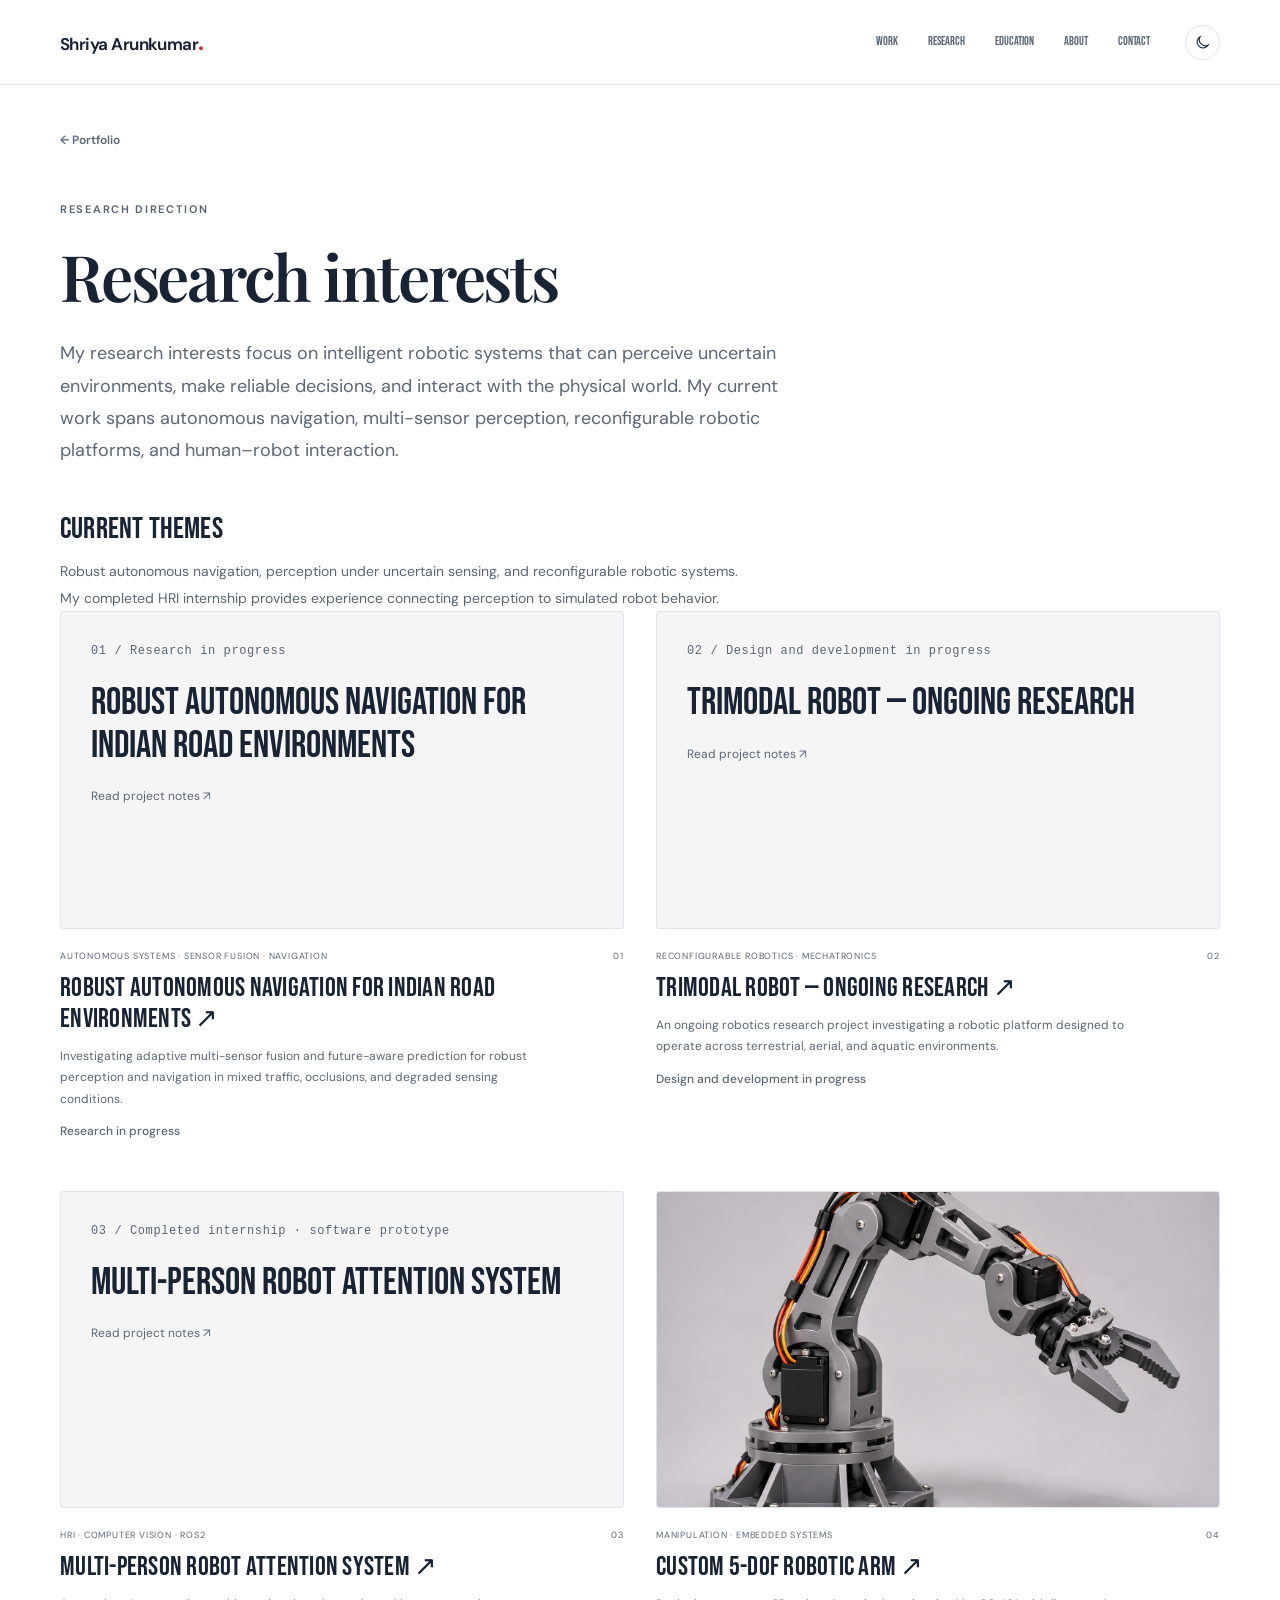
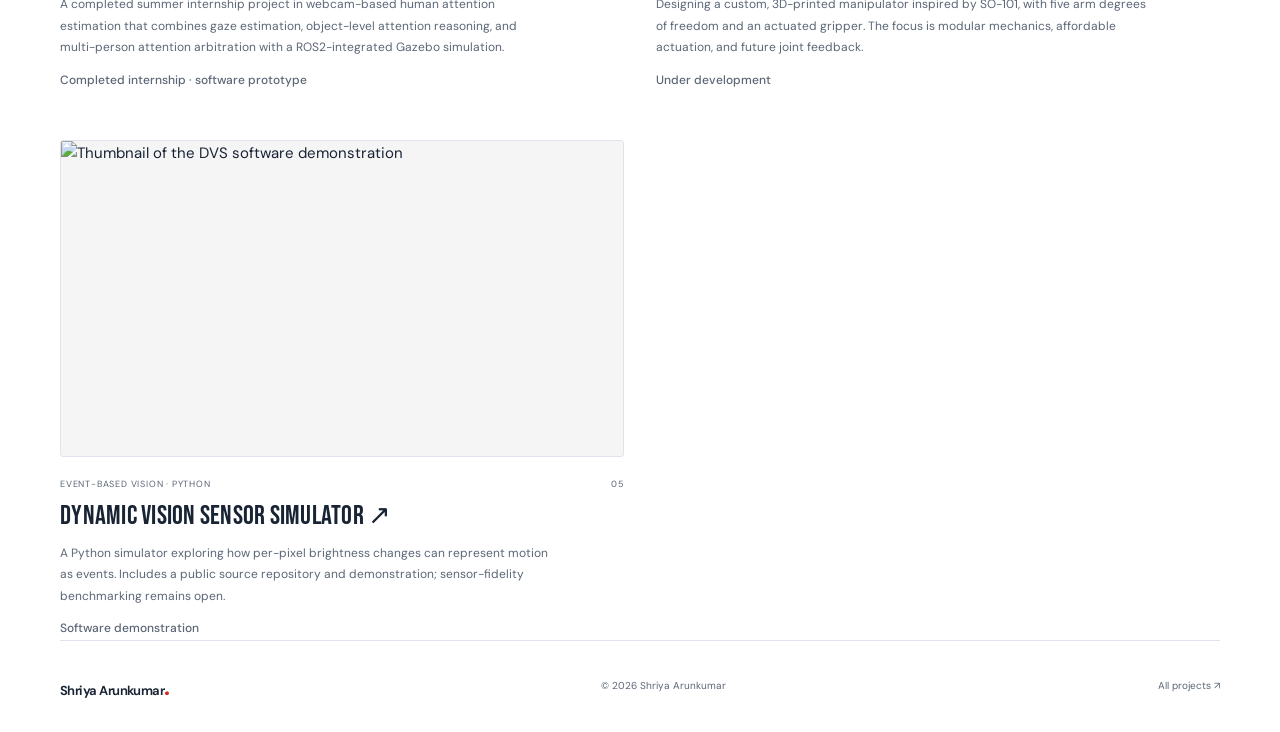
==== research/index.html @ 824bdf41 "Update research portfolio content and project pages" ====
<!DOCTYPE html>
<html lang="en" data-theme="light">
<head>
  <meta charset="UTF-8">
  <meta name="viewport" content="width=device-width, initial-scale=1">
  <meta name="description" content="My research interests focus on intelligent robotic systems that can perceive uncertain environments, make reliable decisions, and interact with the physical world. My current work spans autonomous navigation, multi-sensor perception, reconfigurable robotic platforms, and human–robot interaction.">
  <meta name="theme-color" content="#ffffff">
  <title>Research interests | Shriya Arunkumar</title>
  <script>try{const t=localStorage.getItem('portfolio-theme');document.documentElement.dataset.theme=t||(matchMedia('(prefers-color-scheme: dark)').matches?'dark':'light')}catch{}</script>
  <link rel="preconnect" href="https://fonts.googleapis.com">
  <link rel="preconnect" href="https://fonts.gstatic.com" crossorigin>
  <link href="https://fonts.googleapis.com/css2?family=Bebas+Neue&amp;family=DM+Sans:ital,wght@0,300;0,400;0,500;1,300&amp;family=Playfair+Display:ital,wght@0,600;0,700;1,600;1,700&amp;display=swap" rel="stylesheet">
  <link rel="stylesheet" href="../styles.css?v=20261109-2">
  <script src="../script.js" defer></script>
</head>
<body>
  <a class="skip-link" href="#main">Skip to content</a>
  <header class="header">
    <div class="container nav">
      <a class="wordmark" href="../index.html#home" aria-label="Shriya Arunkumar, home">Shriya Arunkumar<span class="brand-dot">.</span></a>
      <nav aria-label="Main navigation" id="navigation">
        <a href="../index.html#work" aria-current="page">Work</a><a href="../index.html#research">Research</a><a href="../index.html#education">Education</a><a href="../index.html#about">About</a><a href="../index.html#contact">Contact</a>
      </nav>
      <div class="nav-actions">
        <button class="theme-toggle" type="button" aria-label="Switch to dark mode" title="Switch color theme"><svg class="moon" viewBox="0 0 24 24" aria-hidden="true"><path d="M20.2 15.4A8.5 8.5 0 0 1 8.6 3.8a8.5 8.5 0 1 0 11.6 11.6Z"/></svg><svg class="sun" viewBox="0 0 24 24" aria-hidden="true"><circle cx="12" cy="12" r="4"/><path d="M12 2v2m0 16v2M2 12h2m16 0h2M5 5l1.5 1.5m11 11L19 19M5 19l1.5-1.5m11-11L19 5"/></svg></button>
        <button class="menu-toggle" type="button" aria-expanded="false" aria-controls="navigation">Menu <span aria-hidden="true">☰</span></button>
      </div>
    </div>
  </header>
  <main id="main" class="container project-page"><a class="text-link back-link" href="../index.html#research">← Portfolio</a><header class="project-intro"><p class="eyebrow">Research direction</p><h1 class="editorial-title">Research interests</h1><p class="project-lead">My research interests focus on intelligent robotic systems that can perceive uncertain environments, make reliable decisions, and interact with the physical world. My current work spans autonomous navigation, multi-sensor perception, reconfigurable robotic platforms, and human–robot interaction.</p></header><section class="story-section"><h2>Current themes</h2><p>Robust autonomous navigation, perception under uncertain sensing, and reconfigurable robotic systems. My completed HRI internship provides experience connecting perception to simulated robot behavior.</p></section><div class="project-grid"><article class="project" data-category="robotics"><a class="project-thumbnail evidence-thumbnail" href="../projects/autonomous-navigation.html" aria-label="Read about Robust Autonomous Navigation for Indian Road Environments"><span class="thumbnail-label"><span class="mono">01 / Research in progress</span><strong>Robust Autonomous Navigation for Indian Road Environments</strong><span>Read project notes ↗</span></span></a><div class="project-meta"><span>Autonomous systems · Sensor fusion · Navigation</span><span>01</span></div><h3><a href="../projects/autonomous-navigation.html">Robust Autonomous Navigation for Indian Road Environments ↗</a></h3><p>Investigating adaptive multi-sensor fusion and future-aware prediction for robust perception and navigation in mixed traffic, occlusions, and degraded sensing conditions.</p><p class="status-label">Research in progress</p></article><article class="project" data-category="robotics cad"><a class="project-thumbnail evidence-thumbnail" href="../projects/trimodal-robot.html" aria-label="Read about Trimodal Robot — Ongoing Research"><span class="thumbnail-label"><span class="mono">02 / Design and development in progress</span><strong>Trimodal Robot — Ongoing Research</strong><span>Read project notes ↗</span></span></a><div class="project-meta"><span>Reconfigurable robotics · Mechatronics</span><span>02</span></div><h3><a href="../projects/trimodal-robot.html">Trimodal Robot — Ongoing Research ↗</a></h3><p>An ongoing robotics research project investigating a robotic platform designed to operate across terrestrial, aerial, and aquatic environments.</p><p class="status-label">Design and development in progress</p></article><article class="project" data-category="robotics"><a class="project-thumbnail evidence-thumbnail" href="../projects/robot-attention.html" aria-label="Read about Multi-Person Robot Attention System"><span class="thumbnail-label"><span class="mono">03 / Completed internship · software prototype</span><strong>Multi-Person Robot Attention System</strong><span>Read project notes ↗</span></span></a><div class="project-meta"><span>HRI · Computer vision · ROS2</span><span>03</span></div><h3><a href="../projects/robot-attention.html">Multi-Person Robot Attention System ↗</a></h3><p>A completed summer internship project in webcam-based human attention estimation that combines gaze estimation, object-level attention reasoning, and multi-person attention arbitration with a ROS2-integrated Gazebo simulation.</p><p class="status-label">Completed internship · software prototype</p></article><article class="project" data-category="robotics cad"><a class="project-thumbnail evidence-thumbnail" href="../projects/5dof-arm.html" aria-label="Read about Custom 5-DOF Robotic Arm"><img src="../assets/5dof-arm-cover.png" alt="Gray robotic arm with servo motors, routed wiring, and a two-finger gripper" width="1536" height="1024" loading="lazy"></a><div class="project-meta"><span>Manipulation · Embedded systems</span><span>04</span></div><h3><a href="../projects/5dof-arm.html">Custom 5-DOF Robotic Arm ↗</a></h3><p>Designing a custom, 3D-printed manipulator inspired by SO-101, with five arm degrees of freedom and an actuated gripper. The focus is modular mechanics, affordable actuation, and future joint feedback.</p><p class="status-label">Under development</p></article><article class="project" data-category="robotics"><a class="project-thumbnail evidence-thumbnail" href="../projects/dvs-simulator.html" aria-label="Read about Dynamic Vision Sensor Simulator"><img src="https://i.ytimg.com/vi/h6xRmbdWzHc/hqdefault.jpg" alt="Thumbnail of the DVS software demonstration" width="480" height="360" loading="lazy"></a><div class="project-meta"><span>Event-based vision · Python</span><span>05</span></div><h3><a href="../projects/dvs-simulator.html">Dynamic Vision Sensor Simulator ↗</a></h3><p>A Python simulator exploring how per-pixel brightness changes can represent motion as events. Includes a public source repository and demonstration; sensor-fidelity benchmarking remains open.</p><p class="status-label">Software demonstration</p></article></div></main>
  <footer class="container footer"><a class="wordmark" href="../index.html">Shriya Arunkumar<span class="brand-dot">.</span></a><span>© <span id="year">2026</span> Shriya Arunkumar</span><a href="../index.html#work">All projects <span aria-hidden="true">↗</span></a></footer>
</body>
</html>
---- styles.css ----
:root {
  color-scheme:light;
  --bg:#ffffff;
  --surface:#fff;
  --soft:#f5f5f6;
  --ink:#182333;
  --muted:#5b6676;
  --line:#dfe4ec;
  --blue:#1b4fd8;
  --blue-soft:#f7f8fa;
  --red:#d62828;
  --art:#f0f4fa;
  --shadow:0 15px 45px #162d5410;
  --font-display:'Bebas Neue',sans-serif;
  --font-body:'DM Sans',sans-serif;
  --font-italic:'Playfair Display',serif;
  font-family:var(--font-body);
  font-synthesis:none
}
* {
  box-sizing:border-box
}
html {
  scroll-padding-top:90px
}
body {
  margin:0;
  background:var(--bg);
  color:var(--ink);
  font-size:15px;
  line-height:1.65
}
a {
  color:inherit;
  text-decoration:none
}
button {
  font:inherit;
  cursor:pointer
}
button,a {
  -webkit-tap-highlight-color:transparent
}
button:focus-visible,a:focus-visible {
  outline:3px solid var(--blue);
  outline-offset:5px
}
img,svg {
  display:block;
  max-width:100%
}
button {
  color:inherit
}
::selection {
  background:#2455b82e
}
h1,h2,h3,p,figure {
  margin:0
}
h1,h2,h3 {
  line-height:1.15;
  font-weight:400;
  font-family:var(--font-display);
}
h2 {
  font-size:clamp(30px,3.4vw,43px);
  letter-spacing:.3px
}
h3 {
  font-size:21px;
  letter-spacing:.25px
}
.container {
  width:min(1160px,calc(100% - 100px));
  margin-inline:auto
}
.section {
  padding-block:100px
}
.eyebrow {
  font-size:11px;
  text-transform:uppercase;
  letter-spacing:1.7px;
  font-weight:650;
  display:flex;
  align-items:center;
  gap:12px;
  line-height:1.7
}
.red-mark {
  width:6px;
  height:6px;
  background:var(--red);
  display:inline-block
}
.mono {
  font-family:ui-monospace,SFMono-Regular,Consolas,monospace;
  font-size:10px;
  letter-spacing:.6px
}
.skip-link {
  position:fixed;
  top:10px;
  left:10px;
  padding:12px;
  background:var(--surface);
  z-index:100;
  transform:translateY(-150%)
}
.skip-link:focus {
  transform:none
}
.header {
  border-bottom:1px solid var(--line);
  background:var(--bg);
  position:sticky;
  top:0;
  z-index:20
}
.nav {
  display:flex;
  align-items:center;
  justify-content:space-between;
  min-height:84px;
  gap:35px
}
.wordmark {
  font-size:17px;
  font-weight:650;
  letter-spacing:-.55px;
  white-space:nowrap
}
.brand-dot {
  color:var(--red);
  font-size:25px
}
.nav nav {
  display:flex;
  gap:30px;
  margin-left:auto
}
.nav nav a {
  font-size:12px;
  color:var(--muted);
  font-weight:400;
  font-family:var(--font-display);
}
.nav nav a:hover,.nav nav a[aria-current="location"] {
  color:var(--blue)
}
.nav-actions {
  display:flex;
  gap:15px;
  align-items:center
}
.theme-toggle {
  display:grid;
  place-items:center;
  width:35px;
  height:35px;
  border:1px solid var(--line);
  background:var(--surface);
  border-radius:50%
}
.theme-toggle svg {
  width:17px;
  height:17px;
  stroke:currentColor;
  stroke-width:1.5;
  fill:none
}
.theme-toggle .sun {
  display:none
}
.menu-toggle {
  display:none
}
.hero {
  padding-block:90px 80px;
  display:grid;
  grid-template-columns:minmax(0,1fr);
  gap:90px;
  align-items:center
}
.hero .eyebrow {
  color:var(--muted);
  margin-bottom:25px
}
.hero h1 {
  font-size:clamp(56px,7.8vw,100px);
  letter-spacing:.25px;
  line-height:1.06
}
.hero h1 span {
  color:var(--blue)
}
.hero-description {
  font-size:16px;
  color:var(--muted);
  max-width:640px;
  margin-top:26px;
  line-height:1.85
}
.hero-actions {
  display:flex;
  align-items:center;
  gap:27px;
  margin-top:30px
}
.button {
  font-size:12px;
  font-weight:600;
  padding:13px 21px;
  display:inline-flex;
  align-items:center;
  gap:28px;
  border-radius:3px
}
.button-primary {
  background:var(--blue);
  color:#fff
}
.button-primary:hover {
  background:#19469f
}
.text-link {
  font-size:12px;
  font-weight:600;
  display:inline-flex;
  align-items:center;
  gap:15px
}
.text-link:hover {
  color:var(--blue)
}
.hero-focus {
  display:flex;
  flex-direction:column;
  border-left:2px solid var(--red);
  padding-left:15px;
  margin-top:41px;
  font-size:11px;
  gap:3px
}
.focus-label {
  text-transform:uppercase;
  letter-spacing:1.3px;
  font-size:9px;
  color:var(--muted)
}
.discipline-strip {
  border-block:1px solid var(--line);
  background:var(--surface)
}
.discipline-strip .container {
  display:flex;
  align-items:center;
  gap:22px;
  flex-wrap:wrap;
  padding-block:15px;
  min-height:66px;
  font-size:11px;
  color:var(--muted)
}
.strip-plus {
  color:var(--red);
  font-size:14px
}
.discipline-strip a {
  margin-left:auto;
  color:var(--blue);
  font-weight:600
}
.discipline-strip a span {
  margin-left:15px
}
.section-heading {
  display:flex;
  justify-content:space-between;
  gap:35px;
  align-items:flex-end;
  margin-bottom:38px
}
.section-heading .eyebrow {
  margin-bottom:18px;
  color:var(--muted)
}
.section-index {
  color:var(--red)
}
.section-heading>p {
  font-size:12px;
  line-height:1.8;
  color:var(--muted);
  padding-bottom:4px
}
.work-toolbar {
  display:flex;
  align-items:center;
  justify-content:space-between;
  border-bottom:1px solid var(--line);
  margin-bottom:35px
}
.filters {
  display:flex;
  gap:25px
}
.filter {
  padding:12px 0;
  border:0;
  border-bottom:2px solid transparent;
  background:transparent;
  font-size:11px;
  color:var(--muted);
  margin-bottom:-1px
}
.filter.active {
  color:var(--blue);
  border-color:var(--blue);
  font-weight:600
}
.filter span {
  font-size:9px;
  margin-left:6px;
  color:var(--muted)
}
#filter-status {
  color:var(--muted)
}
.project-grid {
  display:grid;
  grid-template-columns:repeat(2,minmax(0,1fr));
  gap:48px 32px
}
.project[hidden] {
  display:none
}
.project-meta {
  display:flex;
  justify-content:space-between;
  font-size:9px;
  letter-spacing:.8px;
  text-transform:uppercase;
  color:var(--muted);
  margin:20px 0 9px
}
.project h3 a {
  display:flex;
  align-items:center;
  justify-content:space-between;
  gap:10px
}
.project h3 a>span {
  font-size:18px;
  color:var(--muted)
}
.project h3 a:hover {
  color:var(--blue)
}
.project>p {
  font-size:12px;
  line-height:1.8;
  color:var(--muted);
  margin-top:11px;
  max-width:490px
}
.tags {
  display:flex;
  gap:8px;
  flex-wrap:wrap;
  margin-top:17px
}
.tags span {
  font-size:9px;
  color:var(--muted);
  border:1px solid var(--line);
  padding:3px 8px;
  border-radius:3px
}
.research-section {
  background:var(--surface);
  border-block:1px solid var(--line)
}
.research-layout {
  display:grid;
  grid-template-columns:1fr 1.15fr;
  gap:100px;
  padding-top:10px
}
.research-symbol {
  font-size:43px;
  color:var(--blue);
  font-weight:300;
  line-height:1;
  display:block;
  margin-bottom:24px
}
.research-statement>p:first-of-type {
  font-size:24px;
  line-height:1.45;
  letter-spacing:-.6px;
  max-width:350px
}
.research-note {
  font-size:12px;
  line-height:1.9;
  color:var(--muted);
  margin-top:20px
}
.research-statement .text-link {
  margin-top:24px;
  color:var(--blue)
}
.research-topics article {
  display:flex;
  gap:25px;
  padding:25px 0;
  border-bottom:1px solid var(--line)
}
.research-topics article:first-child {
  padding-top:0
}
.research-topics .mono {
  color:var(--red);
  padding-top:5px
}
.research-topics h3 {
  font-size:17px;
  letter-spacing:-.3px;
  margin-bottom:10px
}
.research-topics p {
  font-size:12px;
  line-height:1.85;
  color:var(--muted)
}
.competition {
  display:grid;
  grid-template-columns:70px 1fr 1.4fr 90px;
  gap:25px;
  align-items:center;
  padding:27px 0;
  border-top:1px solid var(--line)
}
.competition:last-child {
  border-bottom:1px solid var(--line)
}
.place {
  font-size:30px;
  color:var(--blue);
  letter-spacing:-1.3px;
  font-weight:400
}
.place>span {
  font-size:10px;
  letter-spacing:0;
  margin-left:3px
}
.competition h3 {
  font-size:16px;
  margin-bottom:5px
}
.competition p {
  font-size:11px;
  color:var(--muted)
}
.competition-description {
  line-height:1.85
}
.competition-field {
  text-align:right;
  font-size:9px;
  color:var(--muted)
}
.about-section {
  border-block:1px solid var(--line);
  background:var(--surface)
}
.about-layout {
  display:grid;
  grid-template-columns:1fr 1fr;
  gap:100px
}
.about-layout .eyebrow {
  color:var(--muted);
  margin-bottom:25px
}
.about-layout h2 {
  font-size:37px;
  line-height:1.22
}
.about-layout h2>span {
  color:var(--blue)
}
.about-copy p {
  font-size:13px;
  color:var(--muted);
  line-height:1.9;
  margin-bottom:17px
}
.about-copy p:first-child {
  color:var(--ink);
  font-size:16px
}
.about-links {
  display:flex;
  gap:30px;
  margin-top:25px
}
.contact-section {
  padding-block:85px
}
.contact-section .eyebrow {
  color:var(--muted);
  margin-bottom:25px
}
.contact-layout {
  display:flex;
  gap:40px;
  align-items:center;
  justify-content:space-between
}
.contact-layout h2 {
  font-size:45px
}
.contact-layout p {
  font-size:12px;
  line-height:1.9;
  color:var(--muted)
}
.contact-email {
  display:inline-flex;
  align-items:center;
  gap:20px;
  color:var(--blue);
  font-size:16px;
  border-bottom:1px solid var(--blue);
  padding-bottom:8px;
  margin-top:19px
}
.footer {
  padding-block:25px;
  border-top:1px solid var(--line);
  display:flex;
  align-items:center;
  justify-content:space-between;
  gap:25px
}
.footer>.wordmark {
  font-size:13px
}
.footer>span,.footer>a:last-child {
  font-size:10px;
  color:var(--muted)
}
[data-theme=dark] {
  color-scheme:dark;
  --bg:#0c0c0c;
  --surface:#1a1a1a;
  --soft:#141414;
  --ink:#f0ede6;
  --muted:#999999;
  --line:#2a2a2a;
  --blue:#1b4fd8;
  --blue-soft:#141414;
  --red:#d62828;
  --art:#141414;
  --shadow:0 15px 45px rgba(0,0,0,.4);
}
[data-theme=dark] .button-primary {
  background:#1b4fd8;
  color:#fff;
}
[data-theme=dark] .theme-toggle .moon { display:none; }
[data-theme=dark] .theme-toggle .sun { display:block; }
@media(min-width:1500px) {
  .hero {
    padding-block:110px
  }
  .hero h1 {
    font-size:100px
  }
}
@media(max-width:1050px) {
  .container {
    width:calc(100% - 64px)
  }
  .hero {
    gap:40px
  }
  .hero h1 {
    font-size:54px;
    letter-spacing:.2px
  }
  .hero .eyebrow {
    font-size:9px
  }
  .hero-actions {
    gap:20px
  }
  .research-layout,.about-layout {
    gap:55px
  }
  .competition {
    grid-template-columns:55px 1fr 1.3fr;
    gap:20px
  }
  .competition-field {
    display:none
  }
  .contact-layout h2 {
    font-size:38px
  }
}
@media(max-width:760px) {
  .container {
    width:calc(100% - 40px)
  }
  .section {
    padding-block:65px
  }
  .nav {
    min-height:70px;
    gap:15px
  }
  .wordmark {
    font-size:15px
  }
  .menu-toggle {
    display:flex;
    align-items:center;
    gap:9px;
    font-size:11px;
    background:none;
    border:0;
    padding:5px
  }
  .nav-actions {
    gap:12px
  }
  .nav nav {
    display:none;
    position:absolute;
    top:70px;
    left:0;
    right:0;
    padding:20px;
    background:var(--surface);
    border-bottom:1px solid var(--line);
    margin:0;
    gap:25px
  }
  .nav nav.open {
    display:flex;
    justify-content:center
  }
  .hero {
    padding-block:55px;
    grid-template-columns:1fr;
    gap:40px
  }
  .hero h1 {
    font-size:clamp(42px,8.3vw,61px);
    letter-spacing:.2px
  }
  .hero-description {
    max-width:530px;
    font-size:15px
  }
  .hero-actions {
    flex-wrap:wrap
  }
  .hero-focus {
    margin-top:30px
  }
  .discipline-strip .container {
    gap:12px;
    min-height:60px;
    flex-wrap:wrap;
    padding-block:15px;
    font-size:9px
  }
  .discipline-strip a {
    margin-left:0;
    width:100%;
    padding-top:5px
  }
  .section-heading {
    flex-direction:column;
    align-items:start;
    gap:18px;
    margin-bottom:28px
  }
  .section-heading .eyebrow {
    margin-bottom:14px
  }
  .section-heading>p br {
    display:none
  }
  .project-grid {
    gap:38px 20px
  }
  .project h3 {
    font-size:18px
  }
  .project>p {
    font-size:11px
  }
  .tags span {
    font-size:8px
  }
  .research-layout,.about-layout {
    grid-template-columns:1fr;
    gap:35px
  }
  .research-statement>p:first-of-type {
    max-width:100%;
    font-size:24px
  }
  .research-symbol {
    display:none
  }
  .research-topics article {
    gap:22px
  }
  .competition {
    grid-template-columns:45px 1fr;
    gap:8px 15px;
    padding-block:22px
  }
  .competition-description {
    grid-column:2
  }
  .competition h3 {
    font-size:15px
  }
  .place {
    font-size:27px;
    grid-row:span 2;
    align-self:start
  }
  .about-layout h2 {
    font-size:33px
  }
  .contact-section {
    padding-block:60px
  }
  .contact-layout {
    display:block
  }
  .contact-layout h2 {
    font-size:37px;
    margin-bottom:25px
  }
  .footer {
    flex-wrap:wrap;
    gap:15px
  }
  .footer>.wordmark {
    width:100%
  }
  .footer>a:last-child {
    margin-left:auto
  }
}
@media(max-width:500px) {
  .project-grid {
    grid-template-columns:1fr
  }
  .project h3 {
    font-size:20px
  }
  .project>p {
    font-size:12px
  }
  .filters {
    gap:17px
  }
  .filter {
    font-size:10px
  }
  #filter-status {
    font-size:8px
  }
  .hero .eyebrow {
    font-size:8px;
    letter-spacing:1.25px
  }
  .hero-actions .text-link {
    font-size:11px
  }
  .contact-email {
    font-size:14px;
    gap:12px
  }
  h2 {
    letter-spacing:.2px
  }
}
@media(prefers-reduced-motion:no-preference) {
  a,button {
    transition:color .15s ease,background-color .15s ease,border-color .15s ease
  }
}
@media print {
  .header,.filters,.nav-actions,.hero-actions,.discipline-strip,.footer>a:last-child {
    display:none
  }
  body {
    background:white;
    color:black
  }
  .container {
    width:100%
  }
  .section {
    padding-block:25px
  }
  .hero {
    padding-block:20px
  }
  .project {
    break-inside:avoid
  }
  .research-layout {
    gap:30px
  }
}

/* Neutral thumbnail slots are replaced with supplied YouTube thumbnails. */
.project-thumbnail {
  aspect-ratio:16 / 9;
  background:var(--soft);
  border:1px solid var(--line);
  border-radius:3px;
}
.project-thumbnail img {
  width:100%;
  height:100%;
  aspect-ratio:16 / 9;
  object-fit:cover;
  border-radius:2px;
}

.hero-copy { max-width:1040px; }
.project h3 { font-size:27px; }
.section-heading h2 { font-size:clamp(36px,4vw,52px); }
.contact-layout h2 { font-size:52px; }
@media(max-width:760px) {
  .hero h1 { font-size:clamp(49px,8.8vw,70px); }
  .contact-layout h2 { font-size:43px; }
}

.research-contact .text-link {
  font-size:inherit;
  color:var(--blue);
  gap:5px;
}

/* Dedicated project pages keep the portfolio's type, spacing and themes. */
a.project-thumbnail { display:block; }
a.project-thumbnail:hover { border-color:var(--blue); }
.project-page { padding-top:42px; }
.back-link { color:var(--muted); }
.project-intro { padding-block:48px 45px; max-width:900px; }
.project-intro .eyebrow { color:var(--muted); margin-bottom:20px; }
.project-intro h1 { font-size:clamp(46px,6vw,78px); letter-spacing:.3px; }
.project-lead { max-width:720px; margin-top:22px; font-size:18px; color:var(--muted); line-height:1.8; }
.project-story-layout { display:grid; grid-template-columns:270px minmax(0,1fr); gap:80px; padding-block:45px 70px; border-top:1px solid var(--line); }
.project-facts h2 { font-family:var(--font-body); font-size:11px; font-weight:500; text-transform:uppercase; letter-spacing:1px; color:var(--muted); }
.project-facts .tags { margin-bottom:27px; }
.project-facts .button { font-size:11px; padding:12px 16px; gap:15px; }
.story-section + .story-section { margin-top:35px; }
.story-section h2 { font-size:30px; letter-spacing:.2px; margin-bottom:12px; }
.story-section p { font-size:14px; color:var(--muted); line-height:1.9; max-width:690px; }
.project-next { border-top:1px solid var(--line); padding-block:30px 55px; }
.project-next .eyebrow { color:var(--muted); font-size:9px; margin-bottom:15px; }
.project-next>a { font-family:var(--font-display); font-size:32px; display:flex; justify-content:space-between; align-items:center; gap:20px; }
.project-next>a:hover { color:var(--blue); }
.project-next>a>span { font-family:var(--font-body); font-size:24px; }
@media(max-width:760px) {
  .project-page { padding-top:28px; }
  .project-intro { padding-block:35px; }
  .project-lead { font-size:16px; }
  .project-story-layout { grid-template-columns:minmax(0,1fr); gap:40px; padding-block:30px 50px; }
  .project-facts .tags { margin-bottom:20px; }
  .project-next>a { font-size:27px; }
}

/* Serif accents on key headings; body and supporting titles retain their fonts. */
.editorial-title {
  font-family:'Playfair Display',Georgia,'Times New Roman',serif;
  font-weight:600;
  letter-spacing:-.035em;
  line-height:1.2;
}
.heading-accent,
.hero .editorial-title>span {
  font-family:'Playfair Display',Georgia,'Times New Roman',serif;
  font-style:italic;
  font-weight:600;
  color:var(--blue);
}
.hero h1.editorial-title {
  font-size:clamp(42px,5.6vw,74px);
  letter-spacing:-.04em;
  line-height:1.15;
}
.section-heading h2.editorial-title,
.about-layout h2.editorial-title {
  font-size:clamp(31px,3.3vw,43px);
}
.contact-layout h2.editorial-title {
  font-size:clamp(34px,4vw,48px);
}
.project-intro h1.editorial-title {
  font-size:clamp(40px,5vw,64px);
  letter-spacing:-.035em;
}
@media(max-width:500px) {
  .hero h1.editorial-title { font-size:clamp(36px,9.2vw,46px); }
}

/* Robotic arm roadmap: planned capabilities and dated milestones. */
.roadmap-status { font-size:11px; color:var(--muted); display:flex; align-items:center; gap:8px; margin-bottom:20px; }
.story-section .roadmap-note { margin-top:20px; border-left:2px solid var(--red); padding-left:16px; font-size:12px; }
.version-progression { list-style:none; padding:0; margin:22px 0 0; }
.version-progression li { display:flex; gap:20px; padding:18px 0; border-bottom:1px solid var(--line); }
.version-progression .mono { color:var(--blue); padding-top:4px; }
.version-progression h3 { font-family:var(--font-body); font-size:15px; font-weight:500; margin-bottom:5px; }
.version-progression p { font-size:12px; }
.arm-roadmap { border-top:1px solid var(--line); padding-block:50px; }
.arm-roadmap .section-heading { margin-bottom:20px; }
.table-hint { color:var(--muted); font-size:12px; margin-bottom:20px; max-width:730px; }
.roadmap-table-scroll { overflow-x:auto; border:1px solid var(--line); border-radius:3px; }
.roadmap-table-scroll:focus-visible { outline:3px solid var(--blue); outline-offset:4px; }
.roadmap-table { width:100%; min-width:780px; border-collapse:collapse; table-layout:fixed; }
.roadmap-table caption { text-align:left; padding:15px 20px; font-size:12px; color:var(--muted); background:var(--surface); border-bottom:1px solid var(--line); }
.roadmap-table th,.roadmap-table td { text-align:left; vertical-align:top; padding:20px; border-bottom:1px solid var(--line); font-size:12px; line-height:1.8; }
.roadmap-table thead th { background:var(--soft); font-size:10px; text-transform:uppercase; letter-spacing:.7px; font-weight:500; }
.roadmap-table th:first-child { width:18%; }
.roadmap-table td { color:var(--muted); }
.roadmap-table tbody th { font-weight:500; }
.roadmap-table tbody tr:last-child>* { border-bottom:0; }
.version-label { display:block; color:var(--blue); font-family:ui-monospace,monospace; font-size:11px; margin-bottom:5px; }
.arm-timeline { padding-block:20px 60px; }
.arm-timeline>.eyebrow { color:var(--muted); margin-bottom:18px; }
.arm-timeline>h2 { font-size:clamp(32px,3.3vw,43px); }
.development-timeline { list-style:none; margin:30px 0 0; padding:0; }
.development-timeline li { display:grid; grid-template-columns:220px 1fr; gap:30px; padding:20px 0; border-bottom:1px solid var(--line); }
.development-timeline time { color:var(--blue); font-size:12px; font-weight:500; }
.development-timeline p { color:var(--muted); font-size:13px; }
@media(max-width:760px) {
  .arm-roadmap { padding-block:35px; }
  .development-timeline li { grid-template-columns:1fr; gap:5px; }
}

.version-progression h3 { display:flex; align-items:center; flex-wrap:wrap; gap:10px; }
.research-badge {
  display:inline-block;
  padding:3px 9px;
  border:1px solid var(--blue);
  border-radius:3px;
  color:var(--blue);
  background:var(--blue-soft);
  font-family:var(--font-body);
  font-size:10px;
  font-weight:500;
  line-height:1.6;
  letter-spacing:0;
}

.button-work,
[data-theme=dark] .button-work {
  background:var(--red);
  color:#fff;
}
.button-work:hover,
[data-theme=dark] .button-work:hover {
  background:#b52020;
}

.startup-section { border-top:1px solid var(--line); }
.startup-layout { display:grid; grid-template-columns:1fr 1fr; gap:100px; }
.startup-layout .eyebrow { color:var(--muted); margin-bottom:25px; }
.startup-layout h2 { font-size:clamp(31px,3.3vw,43px); }
.residency-story { border-left:2px solid var(--red); padding-left:25px; }
.residency-name { color:var(--blue); font-size:12px; font-weight:500; margin-bottom:12px; }
.residency-story h3 { font-family:var(--font-body); font-size:19px; line-height:1.5; font-weight:500; margin-bottom:18px; }
.residency-story>p:not(.residency-name) { font-size:14px; line-height:1.9; }
.residency-story .residency-reflection { color:var(--muted); margin-top:15px; }
.contact-socials { margin-top:20px; color:var(--blue); }
@media(max-width:1050px) { .startup-layout { gap:55px; } }
@media(max-width:760px) {
  .startup-layout { grid-template-columns:1fr; gap:30px; }
  .nav nav.open { flex-wrap:wrap; }
}

.skills-section { padding-bottom:35px; }
.skills-grid { display:grid; grid-template-columns:repeat(2,minmax(0,1fr)); gap:0 40px; }
.skill-group { padding:25px 0; border-top:1px solid var(--line); }
.skill-group h3 { font-family:var(--font-body); font-size:16px; font-weight:500; letter-spacing:0; }
.skill-group .tags { gap:9px; margin-top:16px; }
.skill-group .tags span { font-size:11px; padding:5px 10px; }
@media(max-width:760px) {
  .skills-grid { grid-template-columns:1fr; }
  .skills-section { padding-bottom:15px; }
}

.arm-thumbnail { background:#d1ced1; }
.arm-thumbnail img { object-fit:contain; }
.project-cover { margin:0 0 40px; border:1px solid var(--line); border-radius:3px; overflow:hidden; background:#d1ced1; }
.project-cover img { width:100%; height:auto; }

.project-demo { margin-bottom:40px; }
.project-demo h2 { font-size:30px; margin-bottom:18px; }
.video-embed { width:100%; aspect-ratio:16 / 9; background:#0c0c0c; border:1px solid var(--line); border-radius:3px; overflow:hidden; }
.video-embed iframe { display:block; width:100%; height:100%; border:0; }
.project-demo>.text-link { margin-top:15px; color:var(--blue); }

/* Research content, using the existing editorial palette and typography. */
.project { min-width:0; }
.project-thumbnail.evidence-thumbnail { width:100%; min-height:0; }
.project-meta { gap:12px; }
.project-meta>span:first-child { min-width:0; overflow-wrap:anywhere; }
.thumbnail-label { overflow-wrap:anywhere; }
.experience-card+.experience-card { margin-top:36px; }
.hero-vision{max-width:640px;color:var(--muted);margin-top:18px}.hero-socials{margin-top:24px}.hero-actions{flex-wrap:wrap}.experience-card{display:grid;grid-template-columns:1fr 1.6fr;gap:48px;border-top:1px solid var(--line);padding-top:28px}.experience-card p+p,.experience-card .text-link{margin-top:18px}.status-label{font-size:12px;font-weight:500;color:var(--blue);margin-top:16px}.section-note{color:var(--muted);margin-top:26px}.academic-grades{display:flex;gap:48px;margin:24px 0}.academic-grades strong{font-size:28px;font-weight:500}.output-list{display:grid;grid-template-columns:1fr 1fr;gap:40px}.output-list article{border-top:1px solid var(--line);padding-top:24px}.output-list p{margin:16px 0}.skill-group p{margin-top:16px;color:var(--muted)}.thumbnail-label{display:flex;flex-direction:column;gap:20px;padding:30px;color:var(--ink)}.thumbnail-label strong{font-family:var(--font-display);font-size:clamp(25px,3vw,40px);font-weight:400;line-height:1.1}.evidence-thumbnail{background:var(--soft);min-height:230px}.thumbnail-label .mono,.thumbnail-label>span:last-child{font-size:12px;color:var(--muted)}.pipeline-figure{margin:25px 0 65px;padding:28px;background:var(--soft)}.pipeline{list-style:none;display:flex;flex-wrap:wrap;gap:14px;padding:0;margin:0}.pipeline li{flex:1;min-width:130px;padding:16px;border:1px solid var(--line);background:var(--bg);font-size:14px}.pipeline-figure figcaption{color:var(--muted);font-size:12px;margin-top:18px}.project-intro .status-label{margin-top:24px}@media(max-width:700px){.experience-card,.output-list{grid-template-columns:1fr;gap:24px}.academic-grades{gap:28px}.thumbnail-label{padding:24px}.pipeline-figure{padding:18px}.hero-socials{flex-wrap:wrap}}
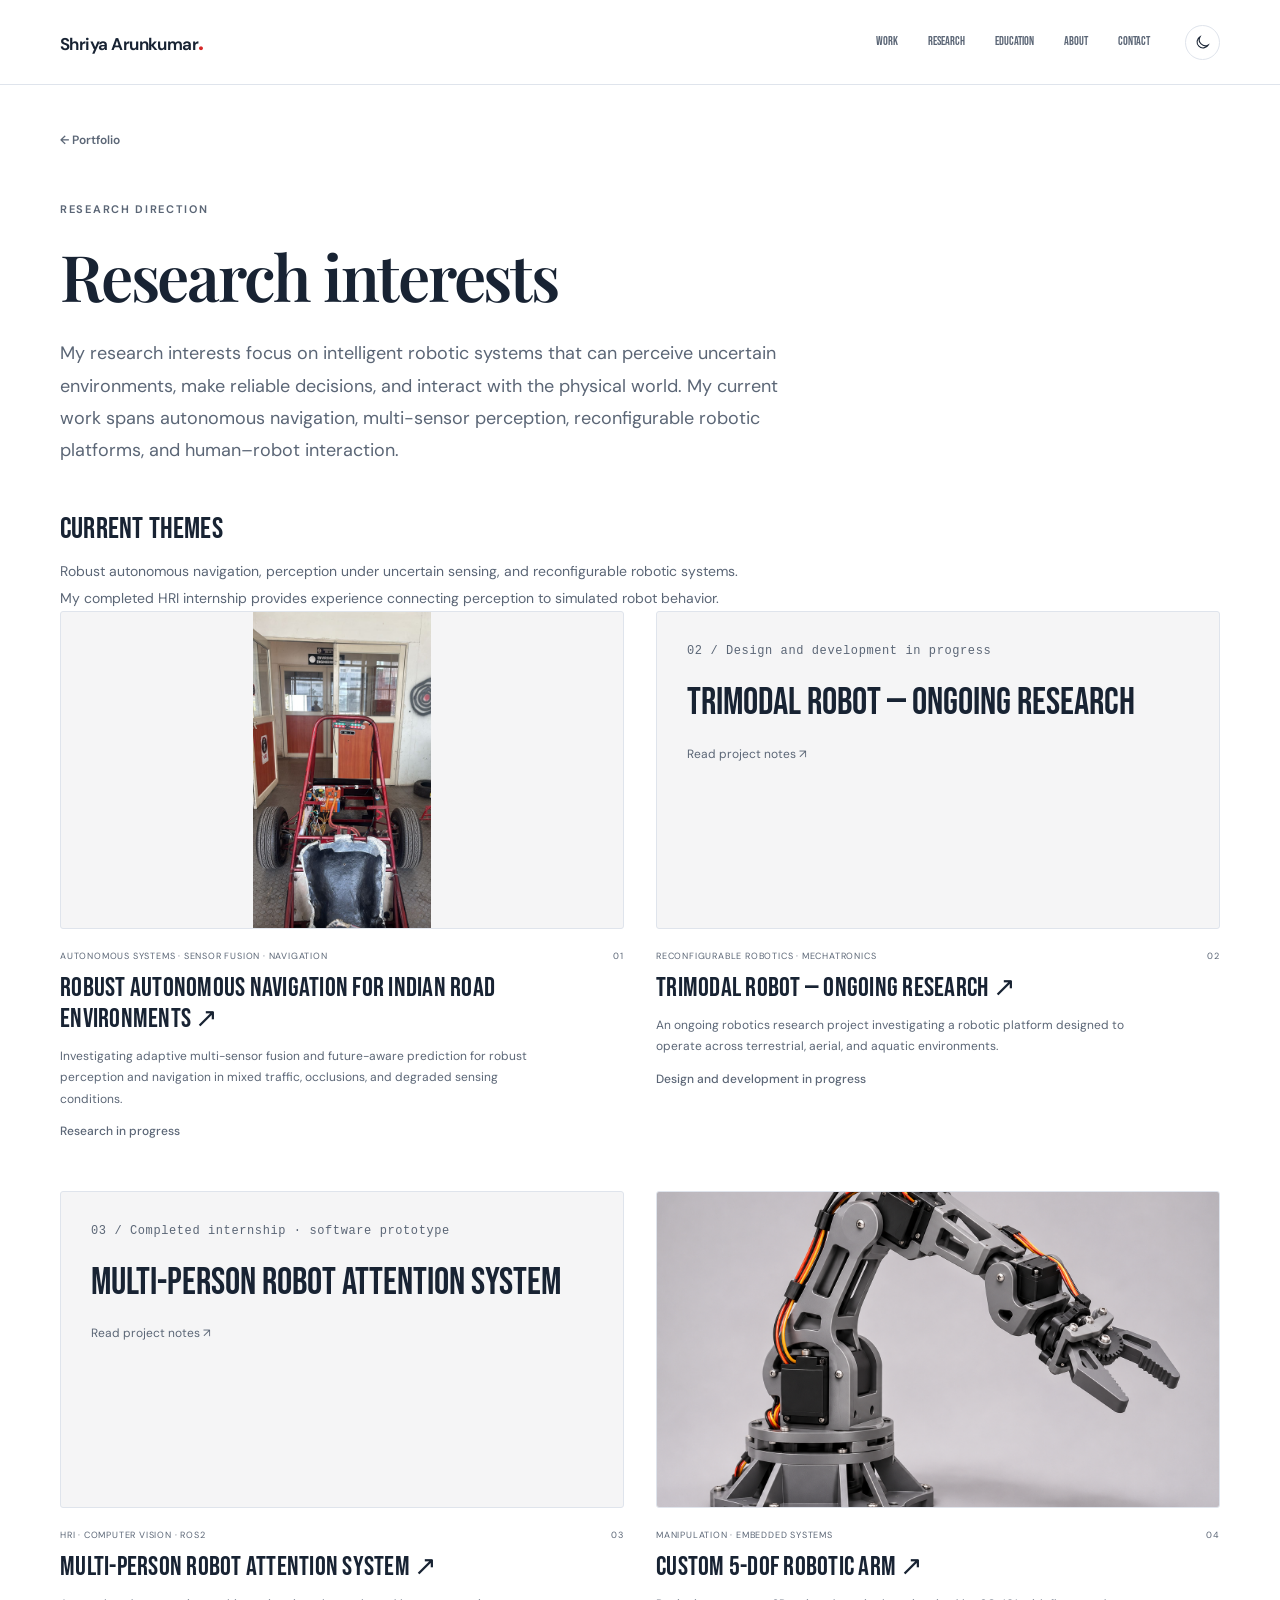
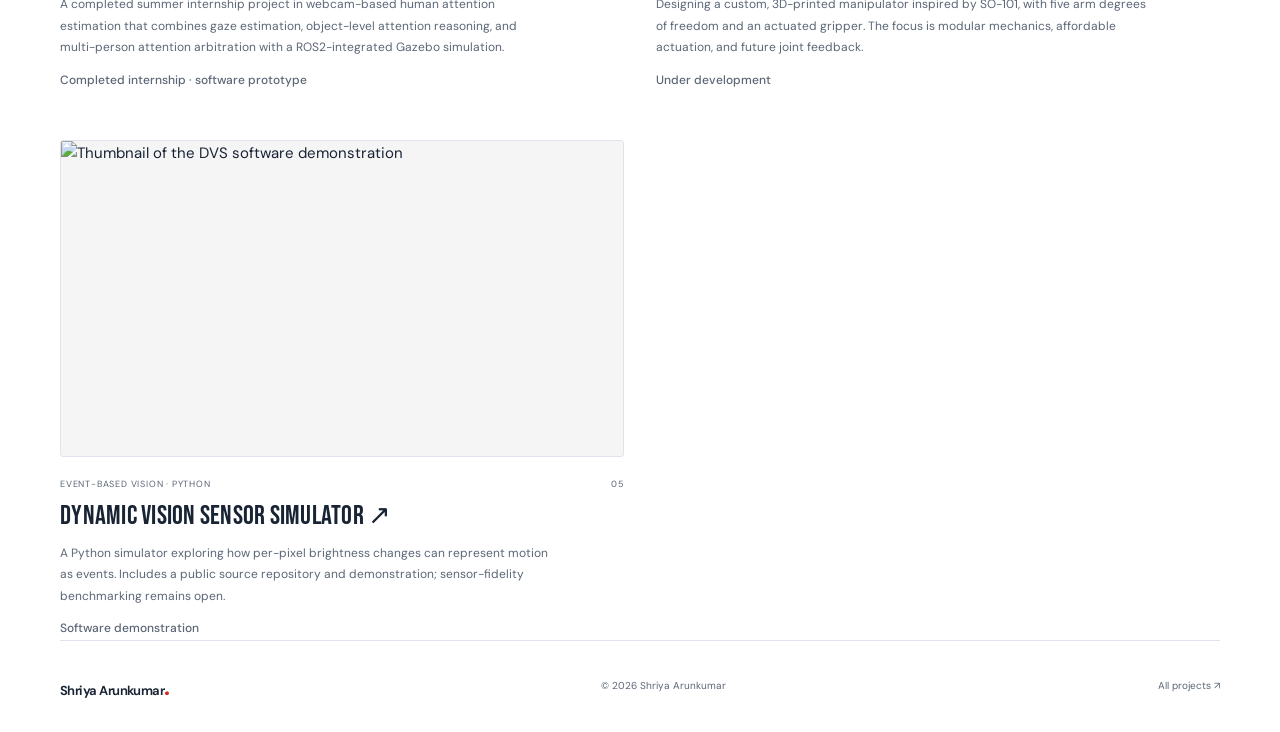
==== commit 72073904: "Add vehicle photo to autonomous navigation project" ====
--- a/research/index.html
+++ b/research/index.html
@@ -27,7 +27,7 @@
       </div>
     </div>
   </header>
-  <main id="main" class="container project-page"><a class="text-link back-link" href="../index.html#research">← Portfolio</a><header class="project-intro"><p class="eyebrow">Research direction</p><h1 class="editorial-title">Research interests</h1><p class="project-lead">My research interests focus on intelligent robotic systems that can perceive uncertain environments, make reliable decisions, and interact with the physical world. My current work spans autonomous navigation, multi-sensor perception, reconfigurable robotic platforms, and human–robot interaction.</p></header><section class="story-section"><h2>Current themes</h2><p>Robust autonomous navigation, perception under uncertain sensing, and reconfigurable robotic systems. My completed HRI internship provides experience connecting perception to simulated robot behavior.</p></section><div class="project-grid"><article class="project" data-category="robotics"><a class="project-thumbnail evidence-thumbnail" href="../projects/autonomous-navigation.html" aria-label="Read about Robust Autonomous Navigation for Indian Road Environments"><span class="thumbnail-label"><span class="mono">01 / Research in progress</span><strong>Robust Autonomous Navigation for Indian Road Environments</strong><span>Read project notes ↗</span></span></a><div class="project-meta"><span>Autonomous systems · Sensor fusion · Navigation</span><span>01</span></div><h3><a href="../projects/autonomous-navigation.html">Robust Autonomous Navigation for Indian Road Environments ↗</a></h3><p>Investigating adaptive multi-sensor fusion and future-aware prediction for robust perception and navigation in mixed traffic, occlusions, and degraded sensing conditions.</p><p class="status-label">Research in progress</p></article><article class="project" data-category="robotics cad"><a class="project-thumbnail evidence-thumbnail" href="../projects/trimodal-robot.html" aria-label="Read about Trimodal Robot — Ongoing Research"><span class="thumbnail-label"><span class="mono">02 / Design and development in progress</span><strong>Trimodal Robot — Ongoing Research</strong><span>Read project notes ↗</span></span></a><div class="project-meta"><span>Reconfigurable robotics · Mechatronics</span><span>02</span></div><h3><a href="../projects/trimodal-robot.html">Trimodal Robot — Ongoing Research ↗</a></h3><p>An ongoing robotics research project investigating a robotic platform designed to operate across terrestrial, aerial, and aquatic environments.</p><p class="status-label">Design and development in progress</p></article><article class="project" data-category="robotics"><a class="project-thumbnail evidence-thumbnail" href="../projects/robot-attention.html" aria-label="Read about Multi-Person Robot Attention System"><span class="thumbnail-label"><span class="mono">03 / Completed internship · software prototype</span><strong>Multi-Person Robot Attention System</strong><span>Read project notes ↗</span></span></a><div class="project-meta"><span>HRI · Computer vision · ROS2</span><span>03</span></div><h3><a href="../projects/robot-attention.html">Multi-Person Robot Attention System ↗</a></h3><p>A completed summer internship project in webcam-based human attention estimation that combines gaze estimation, object-level attention reasoning, and multi-person attention arbitration with a ROS2-integrated Gazebo simulation.</p><p class="status-label">Completed internship · software prototype</p></article><article class="project" data-category="robotics cad"><a class="project-thumbnail evidence-thumbnail" href="../projects/5dof-arm.html" aria-label="Read about Custom 5-DOF Robotic Arm"><img src="../assets/5dof-arm-cover.png" alt="Gray robotic arm with servo motors, routed wiring, and a two-finger gripper" width="1536" height="1024" loading="lazy"></a><div class="project-meta"><span>Manipulation · Embedded systems</span><span>04</span></div><h3><a href="../projects/5dof-arm.html">Custom 5-DOF Robotic Arm ↗</a></h3><p>Designing a custom, 3D-printed manipulator inspired by SO-101, with five arm degrees of freedom and an actuated gripper. The focus is modular mechanics, affordable actuation, and future joint feedback.</p><p class="status-label">Under development</p></article><article class="project" data-category="robotics"><a class="project-thumbnail evidence-thumbnail" href="../projects/dvs-simulator.html" aria-label="Read about Dynamic Vision Sensor Simulator"><img src="https://i.ytimg.com/vi/h6xRmbdWzHc/hqdefault.jpg" alt="Thumbnail of the DVS software demonstration" width="480" height="360" loading="lazy"></a><div class="project-meta"><span>Event-based vision · Python</span><span>05</span></div><h3><a href="../projects/dvs-simulator.html">Dynamic Vision Sensor Simulator ↗</a></h3><p>A Python simulator exploring how per-pixel brightness changes can represent motion as events. Includes a public source repository and demonstration; sensor-fidelity benchmarking remains open.</p><p class="status-label">Software demonstration</p></article></div></main>
+  <main id="main" class="container project-page"><a class="text-link back-link" href="../index.html#research">← Portfolio</a><header class="project-intro"><p class="eyebrow">Research direction</p><h1 class="editorial-title">Research interests</h1><p class="project-lead">My research interests focus on intelligent robotic systems that can perceive uncertain environments, make reliable decisions, and interact with the physical world. My current work spans autonomous navigation, multi-sensor perception, reconfigurable robotic platforms, and human–robot interaction.</p></header><section class="story-section"><h2>Current themes</h2><p>Robust autonomous navigation, perception under uncertain sensing, and reconfigurable robotic systems. My completed HRI internship provides experience connecting perception to simulated robot behavior.</p></section><div class="project-grid"><article class="project" data-category="robotics"><a class="project-thumbnail evidence-thumbnail" href="../projects/autonomous-navigation.html" aria-label="Read about Robust Autonomous Navigation for Indian Road Environments"><img src="../assets/autonomous-vehicle.jpg" alt="Front view of the vehicle platform with an exposed red chassis, electronics, and mounted sensors" width="900" height="1600" loading="lazy" style="object-fit:contain"></a><div class="project-meta"><span>Autonomous systems · Sensor fusion · Navigation</span><span>01</span></div><h3><a href="../projects/autonomous-navigation.html">Robust Autonomous Navigation for Indian Road Environments ↗</a></h3><p>Investigating adaptive multi-sensor fusion and future-aware prediction for robust perception and navigation in mixed traffic, occlusions, and degraded sensing conditions.</p><p class="status-label">Research in progress</p></article><article class="project" data-category="robotics cad"><a class="project-thumbnail evidence-thumbnail" href="../projects/trimodal-robot.html" aria-label="Read about Trimodal Robot — Ongoing Research"><span class="thumbnail-label"><span class="mono">02 / Design and development in progress</span><strong>Trimodal Robot — Ongoing Research</strong><span>Read project notes ↗</span></span></a><div class="project-meta"><span>Reconfigurable robotics · Mechatronics</span><span>02</span></div><h3><a href="../projects/trimodal-robot.html">Trimodal Robot — Ongoing Research ↗</a></h3><p>An ongoing robotics research project investigating a robotic platform designed to operate across terrestrial, aerial, and aquatic environments.</p><p class="status-label">Design and development in progress</p></article><article class="project" data-category="robotics"><a class="project-thumbnail evidence-thumbnail" href="../projects/robot-attention.html" aria-label="Read about Multi-Person Robot Attention System"><span class="thumbnail-label"><span class="mono">03 / Completed internship · software prototype</span><strong>Multi-Person Robot Attention System</strong><span>Read project notes ↗</span></span></a><div class="project-meta"><span>HRI · Computer vision · ROS2</span><span>03</span></div><h3><a href="../projects/robot-attention.html">Multi-Person Robot Attention System ↗</a></h3><p>A completed summer internship project in webcam-based human attention estimation that combines gaze estimation, object-level attention reasoning, and multi-person attention arbitration with a ROS2-integrated Gazebo simulation.</p><p class="status-label">Completed internship · software prototype</p></article><article class="project" data-category="robotics cad"><a class="project-thumbnail evidence-thumbnail" href="../projects/5dof-arm.html" aria-label="Read about Custom 5-DOF Robotic Arm"><img src="../assets/5dof-arm-cover.png" alt="Gray robotic arm with servo motors, routed wiring, and a two-finger gripper" width="1536" height="1024" loading="lazy"></a><div class="project-meta"><span>Manipulation · Embedded systems</span><span>04</span></div><h3><a href="../projects/5dof-arm.html">Custom 5-DOF Robotic Arm ↗</a></h3><p>Designing a custom, 3D-printed manipulator inspired by SO-101, with five arm degrees of freedom and an actuated gripper. The focus is modular mechanics, affordable actuation, and future joint feedback.</p><p class="status-label">Under development</p></article><article class="project" data-category="robotics"><a class="project-thumbnail evidence-thumbnail" href="../projects/dvs-simulator.html" aria-label="Read about Dynamic Vision Sensor Simulator"><img src="https://i.ytimg.com/vi/h6xRmbdWzHc/hqdefault.jpg" alt="Thumbnail of the DVS software demonstration" width="480" height="360" loading="lazy"></a><div class="project-meta"><span>Event-based vision · Python</span><span>05</span></div><h3><a href="../projects/dvs-simulator.html">Dynamic Vision Sensor Simulator ↗</a></h3><p>A Python simulator exploring how per-pixel brightness changes can represent motion as events. Includes a public source repository and demonstration; sensor-fidelity benchmarking remains open.</p><p class="status-label">Software demonstration</p></article></div></main>
   <footer class="container footer"><a class="wordmark" href="../index.html">Shriya Arunkumar<span class="brand-dot">.</span></a><span>© <span id="year">2026</span> Shriya Arunkumar</span><a href="../index.html#work">All projects <span aria-hidden="true">↗</span></a></footer>
 </body>
 </html>
